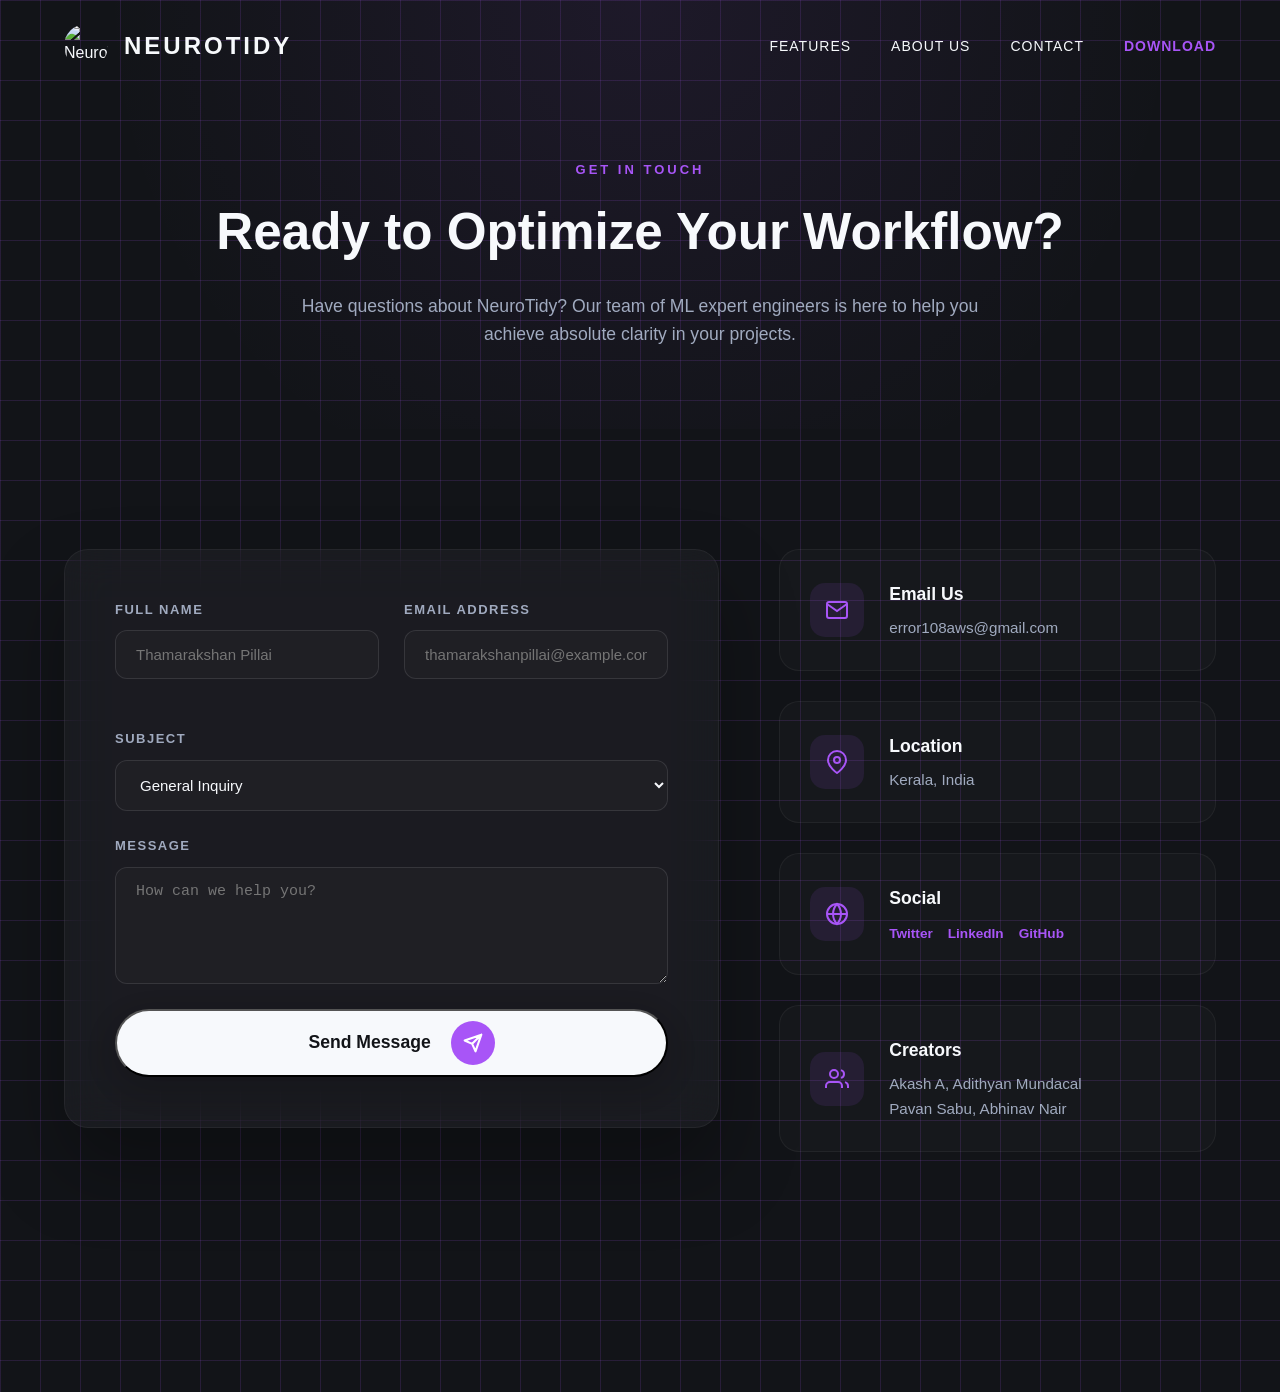
==== lone-penguin-site/contact.html @ 386ad280 "e2 pushed update with contact page" ====
<!DOCTYPE html>
<html lang="en">

<head>
    <meta charset="UTF-8">
    <meta name="viewport" content="width=device-width, initial-scale=1.0">
    <title>Contact Us - NeuroTidy</title>
    <!-- Google Fonts for typography -->
    <link rel="preconnect" href="https://fonts.googleapis.com">
    <link rel="preconnect" href="https://fonts.gstatic.com" crossorigin>
    <link
        href="https://fonts.googleapis.com/css2?family=Cinzel:wght@400;700&family=Montserrat:wght@300;400;500;600;700&display=swap"
        rel="stylesheet">
    <link rel="stylesheet" href="css/style.css">
</head>

<body>
    <!-- Navigation Bar -->
    <nav class="navbar scrolled">
        <div class="nav-container">
            <a href="index.html" class="brand-logo">
                <img src="../Assets/image.png" alt="NeuroTidy Logo" class="brand-img-round">
                <span class="brand-text">NeuroTidy</span>
            </a>

            <ul class="nav-menu">
                <li class="nav-item"><a href="index.html#features" class="nav-link">Features</a></li>
                <li class="nav-item"><a href="index.html#about" class="nav-link">About Us</a></li>
                <li class="nav-item"><a href="contact.html" class="nav-link">Contact</a></li>
                <li class="nav-item"><a href="download.html" class="nav-link btn-download">Download</a></li>
            </ul>

            <!-- Mobile Menu Toggle -->
            <div class="hamburger">
                <span class="bar"></span>
                <span class="bar"></span>
                <span class="bar"></span>
            </div>
        </div>
    </nav>

    <!-- Contact Hero -->
    <header class="contact-hero">
        <div class="container">
            <span class="section-tag">Get In Touch</span>
            <h1 class="section-title">Ready to <span class="text-gradient">Optimize Your Workflow?</span></h1>
            <p class="section-text" style="max-width: 700px; margin: 0 auto;">
                Have questions about NeuroTidy? Our team of ML expert engineers is here to help you achieve absolute
                clarity in your projects.
            </p>
        </div>
    </header>

    <!-- Main Contact Section -->
    <section class="section">
        <div class="container">
            <div class="contact-grid">
                <!-- Contact Form -->
                <div class="contact-form-card">
                    <form id="contact-form" class="premium-form">
                        <div class="form-row">
                            <div class="form-group">
                                <label for="name">Full Name</label>
                                <input type="text" id="name" name="name" placeholder="Thamarakshan Pillai" required>
                            </div>
                            <div class="form-group">
                                <label for="email">Email Address</label>
                                <input type="email" id="email" name="email" placeholder="thamarakshanpillai@example.com"
                                    required>
                            </div>
                        </div>
                        <div class="form-group">
                            <label for="subject">Subject</label>
                            <select id="subject" name="subject">
                                <option value="general">General Inquiry</option>
                                <option value="support">Technical Support</option>
                                <option value="billing">Billing & Pricing</option>
                                <option value="partnership">Partnership</option>
                            </select>
                        </div>
                        <div class="form-group">
                            <label for="message">Message</label>
                            <textarea id="message" name="message" rows="5" placeholder="How can we help you?"
                                required></textarea>
                        </div>
                        <button type="submit" class="btn-premium w-full" style="width: 100%; justify-content: center;">
                            Send Message
                            <span class="btn-icon">
                                <svg viewBox="0 0 24 24" width="20" height="20" stroke="currentColor" stroke-width="2.5"
                                    fill="none">
                                    <path d="M22 2L11 13M22 2l-7 20-4-9-9-4 20-7z" stroke-linecap="round"
                                        stroke-linejoin="round" />
                                </svg>
                            </span>
                        </button>
                    </form>
                    <div id="form-status" class="form-status"></div>
                </div>

                <!-- Contact Info -->
                <div class="contact-info-column">
                    <div class="info-card">
                        <div class="info-icon">
                            <svg viewBox="0 0 24 24" width="24" height="24" stroke="currentColor" stroke-width="2"
                                fill="none">
                                <path d="M4 4h16c1.1 0 2 .9 2 2v12c0 1.1-.9 2-2 2H4c-1.1 0-2-.9-2-2V6c0-1.1.9-2 2-2z" />
                                <polyline points="22,6 12,13 2,6" />
                            </svg>
                        </div>
                        <div class="info-content">
                            <h4>Email Us</h4>
                            <p>error108aws@gmail.com</p>
                        </div>
                    </div>

                    <div class="info-card">
                        <div class="info-icon">
                            <svg viewBox="0 0 24 24" width="24" height="24" stroke="currentColor" stroke-width="2"
                                fill="none">
                                <path d="M21 10c0 7-9 13-9 13s-9-6-9-13a9 9 0 0 1 18 0z" />
                                <circle cx="12" cy="10" r="3" />
                            </svg>
                        </div>
                        <div class="info-content">
                            <h4>Location</h4>
                            <p>Kerala, India</p>
                        </div>
                    </div>

                    <div class="info-card">
                        <div class="info-icon">
                            <svg viewBox="0 0 24 24" width="24" height="24" stroke="currentColor" stroke-width="2"
                                fill="none">
                                <circle cx="12" cy="12" r="10"></circle>
                                <line x1="2" y1="12" x2="22" y2="12"></line>
                                <path
                                    d="M12 2a15.3 15.3 0 0 1 4 10 15.3 15.3 0 0 1-4 10 15.3 15.3 0 0 1-4-10 15.3 15.3 0 0 1 4-10z">
                                </path>
                            </svg>
                        </div>
                        <div class="info-content">
                            <h4>Social</h4>
                            <div class="social-links">
                                <a href="#" class="social-link">Twitter</a>
                                <a href="#" class="social-link">LinkedIn</a>
                                <a href="#" class="social-link">GitHub</a>
                            </div>
                        </div>
                    </div>

                    <div class="info-card">
                        <div class="info-icon">
                            <svg viewBox="0 0 24 24" width="24" height="24" stroke="currentColor" stroke-width="2"
                                fill="none">
                                <path d="M17 21v-2a4 4 0 0 0-4-4H5a4 4 0 0 0-4 4v2"></path>
                                <circle cx="9" cy="7" r="4"></circle>
                                <path d="M23 21v-2a4 4 0 0 0-3-3.87"></path>
                                <path d="M16 3.13a4 4 0 0 1 0 7.75"></path>
                            </svg>
                        </div>
                        <div class="info-content">
                            <h4>Creators</h4>
                            <p>Akash A, Adithyan Mundacal</p>
                            <p>Pavan Sabu, Abhinav Nair</p>
                        </div>
                    </div>
                </div>
            </div>
        </div>
    </section>

    <script src="js/main.js?v=premium"></script>
</body>

</html>
---- lone-penguin-site/css/style.css ----
/* Base Variables & Theme */
:root {
    --primary-color: #1a1e24;
    /* Dark grey */
    --secondary-color: #2b323c;
    --accent-color: #a855f7;
    /* Violet / Purple touch */
    --text-light: #f7f9fc;
    --text-muted: #a0aabf;
    --bg-dark: #121418;
    --bg-card: rgba(26, 30, 36, 0.6);

    --font-heading: -apple-system, BlinkMacSystemFont, "SF Pro Display", "Segoe UI", Roboto, Helvetica, Arial, sans-serif, "Apple Color Emoji", "Segoe UI Emoji", "Segoe UI Symbol";
    --font-body: -apple-system, BlinkMacSystemFont, "SF Pro Text", "Segoe UI", Roboto, Helvetica, Arial, sans-serif, "Apple Color Emoji", "Segoe UI Emoji", "Segoe UI Symbol";

    --transition-smooth: all 0.4s cubic-bezier(0.25, 0.46, 0.45, 0.94);
    --transition-fast: all 0.2s ease-in-out;
}

/* Typing Cursor */
.cursor {
    display: inline-block;
    width: 6px;
    height: 1.2em;
    background-color: var(--accent-color);
    margin-left: 4px;
    vertical-align: middle;
    animation: blink 1s step-end infinite;
}

@keyframes blink {

    from,
    to {
        opacity: 1;
    }

    50% {
        opacity: 0;
    }
}

/* Reset & Basic Setup */
* {
    margin: 0;
    padding: 0;
    box-sizing: border-box;
}

html {
    scroll-behavior: smooth;
}

body {
    font-family: var(--font-body);
    background-color: var(--bg-dark);
    color: var(--text-light);
    line-height: 1.6;
    overflow-x: hidden;
    background-image:
        linear-gradient(rgba(168, 85, 247, 0.15) 1px, transparent 1px),
        linear-gradient(90deg, rgba(168, 85, 247, 0.15) 1px, transparent 1px);
    background-size: 40px 40px;
}

a {
    text-decoration: none;
    color: inherit;
}

.container {
    max-width: 1400px;
    margin: 0 auto;
    padding: 0 5%;
}

.flex-center {
    display: flex;
    align-items: center;
    justify-content: center;
    gap: 8px;
}

/* --- Navigation Bar --- */
.navbar {
    position: fixed;
    top: 0;
    left: 0;
    width: 100%;
    z-index: 1000;
    padding: 24px 0;
    transition: var(--transition-smooth);
    background: transparent;
}

.navbar.scrolled {
    padding: 16px 0;
    background: rgba(18, 20, 24, 0.85);
    backdrop-filter: blur(12px);
    -webkit-backdrop-filter: blur(12px);
    box-shadow: 0 4px 30px rgba(0, 0, 0, 0.3);
    border-bottom: 1px solid rgba(255, 255, 255, 0.05);
}

.nav-container {
    max-width: 1400px;
    margin: 0 auto;
    padding: 0 5%;
    display: flex;
    justify-content: space-between;
    align-items: center;
}

/* Brand Logo */
.brand-logo {
    display: flex;
    align-items: center;
    justify-content: flex-start;
    gap: 16px;
    z-index: 1001;
}

.brand-img {
    height: 44px;
    width: auto;
    object-fit: contain;
    /* Inverts the black logo to white. If it had a white background, inversion makes the background black which is then dropped by mix-blend-mode lighten. */
    filter: invert(1);
    mix-blend-mode: lighten;
}

.brand-img-round {
    height: 44px;
    width: 44px;
    object-fit: cover;
    border-radius: 50%;
    z-index: 1002;
    position: relative;
}

.brand-text {
    font-family: var(--font-heading);
    font-size: 24px;
    font-weight: 700;
    letter-spacing: 3px;
    color: var(--text-light);
    text-transform: uppercase;
}

/* Nav Menu Links */
.nav-menu {
    display: flex;
    list-style: none;
    gap: 40px;
    align-items: center;
}

.nav-link {
    font-size: 14px;
    font-weight: 500;
    letter-spacing: 1px;
    text-transform: uppercase;
    position: relative;
    padding: 8px 0;
    transition: var(--transition-fast);
}

.nav-link::after {
    content: '';
    position: absolute;
    bottom: 0;
    left: 0;
    width: 0;
    height: 2px;
    background-color: var(--accent-color);
    transition: var(--transition-smooth);
}

.nav-link:hover {
    color: var(--accent-color);
}

.nav-link:hover::after {
    width: 100%;
}

.btn-download {
    color: var(--accent-color);
    font-weight: 600;
}

.btn-download::after {
    background-color: var(--text-light);
}

/* Auth Group */
.auth-group {
    display: flex;
    align-items: center;
    gap: 20px;
}

.auth-link {
    font-size: 14px;
    font-weight: 500;
    letter-spacing: 0.5px;
    text-transform: uppercase;
    transition: var(--transition-fast);
}

.auth-link:hover {
    color: var(--accent-color);
}

.auth-btn {
    font-size: 14px;
    font-weight: 600;
    letter-spacing: 0.5px;
    text-transform: uppercase;
    padding: 12px 28px;
    border-radius: 30px;
    background: linear-gradient(135deg, var(--accent-color), #8b5cf6);
    color: #fff;
    box-shadow: 0 4px 15px rgba(168, 85, 247, 0.3);
    transition: var(--transition-smooth);
}

.auth-btn:hover {
    transform: translateY(-2px);
    box-shadow: 0 6px 20px rgba(168, 85, 247, 0.5);
    filter: brightness(1.1);
}

.auth-btn-outline {
    font-size: 14px;
    font-weight: 600;
    letter-spacing: 0.5px;
    text-transform: uppercase;
    padding: 12px 28px;
    border-radius: 30px;
    background: transparent;
    border: 1px solid var(--accent-color);
    color: var(--accent-color);
    transition: var(--transition-smooth);
    display: inline-block;
}

.auth-btn-outline:hover {
    background: rgba(77, 184, 255, 0.1);
    transform: translateY(-2px);
}

/* --- Premium CTA Button --- */
.cta-wrapper {
    display: flex;
    flex-direction: column;
    align-items: center;
    gap: 20px;
}

.btn-premium {
    display: inline-flex;
    align-items: center;
    gap: 20px;
    background: var(--text-light);
    color: var(--bg-dark);
    padding: 10px 10px 10px 30px;
    border-radius: 50px;
    font-size: 1.1rem;
    font-weight: 600;
    transition: var(--transition-smooth);
    box-shadow: 0 10px 30px rgba(0, 0, 0, 0.2);
}

.btn-premium:hover {
    transform: translateY(-3px);
    box-shadow: 0 15px 40px rgba(168, 85, 247, 0.3);
}

.btn-icon {
    display: flex;
    align-items: center;
    justify-content: center;
    width: 44px;
    height: 44px;
    background: var(--accent-color);
    color: #fff;
    border-radius: 50%;
    transition: var(--transition-smooth);
}

.btn-premium:hover .btn-icon {
    transform: rotate(45deg);
}

/* --- Installation Row --- */
.install-row {
    display: flex;
    align-items: center;
    gap: 15px;
    color: var(--text-muted);
    font-size: 0.9rem;
    font-family: monospace;
}

.install-icons {
    display: flex;
    align-items: center;
    gap: 12px;
}

.icon-svg {
    transition: var(--transition-fast);
    opacity: 0.7;
    cursor: pointer;
}

.icon-svg:hover {
    opacity: 1;
    color: var(--accent-color);
    transform: scale(1.1);
}

.separator {
    opacity: 0.3;
    margin: 0 4px;
}

/* Hamburger Icon (Mobile) */
.hamburger {
    display: none;
    cursor: pointer;
    z-index: 1001;
}

.hamburger .bar {
    display: block;
    width: 28px;
    height: 2px;
    margin: 6px auto;
    background-color: var(--text-light);
    transition: var(--transition-smooth);
}

/* --- Hero Section --- */
.hero {
    position: relative;
    min-height: 100vh;
    display: flex;
    align-items: center;
    justify-content: center;
    overflow: hidden;
    /* Hide overflow from the video */
    background-color: var(--bg-dark);
    /* Fallback */
}

/* Video Background Container */
.video-container {
    position: absolute;
    top: 0;
    left: 0;
    width: 100%;
    height: 100%;
    z-index: 0;
    overflow: hidden;
    pointer-events: none;
    /* Make video unclickable so user interacts with the page */
}

.video-container video {
    position: absolute;
    top: 50%;
    left: 50%;
    width: 100vw;
    height: 100vh;
    object-fit: cover;
    transform: translate(-50%, -50%) scale(1.15);
    pointer-events: none;
}

.hero-overlay {
    position: absolute;
    top: 0;
    left: 0;
    width: 100%;
    height: 100%;
    background: linear-gradient(180deg, rgba(18, 20, 24, 0.5) 0%, rgba(18, 20, 24, 0.9) 100%);
    z-index: 1;
}

.hero-content {
    position: relative;
    z-index: 2;
    text-align: center;
    max-width: 900px;
    padding: 0 20px;
}

.hero-title {
    font-family: var(--font-heading);
    font-size: clamp(3rem, 6vw, 5.5rem);
    font-weight: 700;
    line-height: 1.1;
    margin-bottom: 24px;
    letter-spacing: 2px;
    opacity: 0;
    transform: translateY(30px);
    animation: fadeUp 1s 0.2s forwards cubic-bezier(0.25, 0.46, 0.45, 0.94);
}

.hero-title .highlight {
    color: var(--accent-color);
    font-style: italic;
    font-weight: 400;
}

.hero-subtitle {
    font-size: clamp(1rem, 2vw, 1.25rem);
    color: var(--text-muted);
    font-weight: 300;
    max-width: 600px;
    margin: 0 auto 40px;
    opacity: 0;
    transform: translateY(30px);
    animation: fadeUp 1s 0.4s forwards cubic-bezier(0.25, 0.46, 0.45, 0.94);
}

.hero-cta-group {
    display: flex;
    gap: 20px;
    justify-content: center;
    flex-wrap: wrap;
    opacity: 0;
    transform: translateY(30px);
    animation: fadeUp 1s 0.6s forwards cubic-bezier(0.25, 0.46, 0.45, 0.94);
}

/* Buttons */
.btn {
    padding: 16px 40px;
    border-radius: 30px;
    font-size: 14px;
    font-weight: 600;
    letter-spacing: 1px;
    text-transform: uppercase;
    transition: var(--transition-smooth);
    cursor: pointer;
}

.btn-primary {
    background-color: var(--text-light);
    color: var(--bg-dark);
}

.btn-primary:hover {
    background-color: var(--accent-color);
    color: #fff;
    transform: translateY(-3px);
    box-shadow: 0 10px 20px rgba(168, 85, 247, 0.2);
}

.btn-secondary {
    background-color: transparent;
    color: var(--text-light);
    border: 1px solid rgba(255, 255, 255, 0.3);
}

.btn-secondary:hover {
    border-color: var(--text-light);
    background-color: rgba(255, 255, 255, 0.05);
}

.play-icon {
    transition: var(--transition-fast);
}

.btn-secondary:hover .play-icon {
    transform: scale(1.1);
    stroke: var(--accent-color);
}

/* Scroll Indicator */
.scroll-indicator {
    position: absolute;
    bottom: 40px;
    left: 50%;
    transform: translateX(-50%);
    z-index: 2;
    display: flex;
    flex-direction: column;
    align-items: center;
    gap: 12px;
    opacity: 0;
    animation: fadeIn 1s 1.2s forwards;
}

.scroll-text {
    font-size: 11px;
    text-transform: uppercase;
    letter-spacing: 2px;
    color: var(--text-muted);
}

.mouse {
    width: 26px;
    height: 42px;
    border: 2px solid rgba(255, 255, 255, 0.4);
    border-radius: 20px;
    position: relative;
    display: flex;
    justify-content: center;
}

.wheel {
    width: 4px;
    height: 8px;
    background-color: var(--accent-color);
    border-radius: 4px;
    margin-top: 6px;
    animation: scrollWheel 2s infinite;
}

/* --- Layout Sections --- */
.section#features {
    position: relative;
    overflow: hidden;
    background-color: transparent;
}

.section#features .container {
    position: relative;
    z-index: 1;
}

.section {
    padding: 120px 0;
}

.split-layout {
    display: grid;
    grid-template-columns: 1fr 1fr;
    gap: 60px;
    align-items: center;
}

.section-tag {
    font-size: 13px;
    text-transform: uppercase;
    letter-spacing: 3px;
    color: var(--accent-color);
    font-weight: 600;
    display: block;
    margin-bottom: 20px;
}

.section-title {
    font-family: var(--font-heading);
    font-size: clamp(2rem, 4vw, 3.5rem);
    margin-bottom: 30px;
    line-height: 1.2;
}

.section-text {
    color: var(--text-muted);
    font-size: 1.1rem;
    margin-bottom: 40px;
}

.link-arrow {
    display: inline-flex;
    align-items: center;
    gap: 10px;
    font-weight: 600;
    text-transform: uppercase;
    letter-spacing: 1px;
    font-size: 14px;
    color: var(--text-light);
    transition: var(--transition-fast);
}

.link-arrow svg {
    transition: transform 0.3s ease;
}

/* --- Playground Section --- */
#playground {
    padding: 100px 0;
    background: transparent;
}

.playground-window {
    background: rgba(13, 17, 23, 0.7);
    backdrop-filter: blur(20px);
    -webkit-backdrop-filter: blur(20px);
    border: 1px solid rgba(255, 255, 255, 0.1);
    border-radius: 16px;
    overflow: hidden;
    box-shadow: 0 30px 60px rgba(0, 0, 0, 0.4), 0 0 100px rgba(168, 85, 247, 0.05);
    display: flex;
    flex-direction: column;
    height: 700px;
    max-width: 1100px;
    margin: 0 auto;
}

.playground-header {
    background: rgba(0, 0, 0, 0.3);
    padding: 15px 25px;
    display: flex;
    justify-content: space-between;
    align-items: center;
    border-bottom: 1px solid rgba(255, 255, 255, 0.05);
}

.playground-tabs {
    display: flex;
    gap: 10px;
}

.play-tab {
    background: transparent;
    border: 1px solid rgba(255, 255, 255, 0.1);
    color: var(--text-muted);
    padding: 8px 18px;
    border-radius: 8px;
    font-size: 14px;
    font-weight: 500;
    cursor: pointer;
    transition: all 0.3s ease;
}

.play-tab.active {
    background: rgba(168, 85, 247, 0.15);
    color: var(--accent-color);
    border-color: rgba(168, 85, 247, 0.3);
}

.dot {
    display: inline-block;
    width: 12px;
    height: 12px;
    border-radius: 50%;
    margin-left: 6px;
}

.dot.red {
    background: #ff5f56;
}

.dot.yellow {
    background: #ffbd2e;
}

.dot.green {
    background: #27c93f;
}

.playground-body {
    display: grid;
    grid-template-columns: 1fr 1fr;
    flex: 1;
    overflow: hidden;
}

.editor-pane,
.result-pane {
    display: flex;
    flex-direction: column;
    padding: 20px;
    position: relative;
    min-height: 0;
}

.editor-pane {
    border-right: 1px solid rgba(255, 255, 255, 0.05);
    background: rgba(0, 0, 0, 0.1);
}

.pane-label {
    font-size: 11px;
    font-weight: 700;
    color: rgba(255, 255, 255, 0.3);
    letter-spacing: 1.5px;
    margin-bottom: 15px;
    text-transform: uppercase;
}

#code-input {
    flex: 1;
    background: transparent;
    border: none;
    color: #c9d1d9;
    font-family: 'Courier New', Courier, monospace;
    font-size: 15px;
    line-height: 1.6;
    resize: none;
    outline: none;
    padding: 10px;
}

.example-tags {
    margin-top: 20px;
    display: flex;
    flex-wrap: wrap;
    gap: 10px;
    align-items: center;
}

.tag-label {
    font-size: 12px;
    color: var(--text-muted);
}

.ex-tag {
    background: rgba(255, 255, 255, 0.05);
    border: 1px solid rgba(255, 255, 255, 0.1);
    color: var(--text-light);
    padding: 5px 12px;
    border-radius: 20px;
    font-size: 12px;
    cursor: pointer;
    transition: all 0.2s ease;
}

.ex-tag:hover {
    background: rgba(168, 85, 247, 0.1);
    border-color: var(--accent-color);
}

.terminal-output {
    flex: 1;
    background: rgba(0, 0, 0, 0.2);
    border-radius: 8px;
    padding: 20px;
    font-family: 'Courier New', Courier, monospace;
    font-size: 14px;
    line-height: 1.6;
    color: #d1d5db;
    overflow-y: auto;
}

.placeholder-text {
    color: rgba(255, 255, 255, 0.2);
    font-style: italic;
}

.mini {
    padding: 8px 8px 8px 20px !important;
    font-size: 14px !important;
    margin-top: 20px !important;
    width: fit-content !important;
    align-self: center;
}

.btn-playground {
    display: flex;
    align-items: center;
    justify-content: center;
    width: 100%;
    margin-top: 20px;
    padding: 14px 24px;
    border-radius: 12px;
    background: linear-gradient(135deg, rgba(168, 85, 247, 0.2), rgba(45, 212, 191, 0.15));
    border: 1px solid rgba(168, 85, 247, 0.4);
    color: var(--text-light);
    font-size: 15px;
    font-weight: 600;
    letter-spacing: 0.5px;
    cursor: pointer;
    transition: all 0.3s cubic-bezier(0.4, 0, 0.2, 1);
    position: relative;
    overflow: hidden;
    gap: 12px;
}

.btn-playground::before {
    content: '';
    position: absolute;
    top: 0;
    left: -100%;
    width: 50%;
    height: 100%;
    background: linear-gradient(90deg, transparent, rgba(255, 255, 255, 0.1), transparent);
    transform: skewX(-20deg);
    transition: 0.5s;
}

.btn-playground:hover::before {
    left: 150%;
}

.btn-playground:hover {
    background: linear-gradient(135deg, rgba(168, 85, 247, 0.3), rgba(45, 212, 191, 0.25));
    border-color: rgba(168, 85, 247, 0.6);
    box-shadow: 0 0 20px rgba(168, 85, 247, 0.2);
    transform: translateY(-2px);
}

.btn-playground .btn-icon {
    display: flex;
    align-items: center;
    justify-content: center;
    width: 24px;
    height: 24px;
    background: transparent;
    color: #a855f7;
    transition: transform 0.3s ease;
}

.btn-playground:hover .btn-icon {
    transform: translateX(4px);
}

/* --- Video Showcase Section --- */
#showcase {
    background: transparent;
    padding: 80px 0;
}

.showcase-grid {
    display: grid;
    grid-template-columns: 1fr 1fr;
    gap: 40px;
    max-width: 1200px;
    margin: 0 auto;
}

.video-placeholder-container {
    width: 100%;
    position: relative;
    border-radius: 16px;
    padding: 2px;
    background: linear-gradient(135deg, rgba(168, 85, 247, 0.4), rgba(45, 212, 191, 0.3));
    box-shadow: 0 20px 40px rgba(0, 0, 0, 0.4);
}

.video-placeholder {
    background: #0d1117;
    border-radius: 14px;
    aspect-ratio: 16 / 9;
    display: flex;
    flex-direction: column;
    align-items: center;
    justify-content: center;
    gap: 20px;
    cursor: pointer;
    transition: all 0.3s ease;
}

.video-placeholder:hover {
    background: #11151c;
}

.play-button {
    width: 80px;
    height: 80px;
    background: var(--accent-color);
    border-radius: 50%;
    display: flex;
    align-items: center;
    justify-content: center;
    transition: transform 0.3s cubic-bezier(0.175, 0.885, 0.32, 1.275), box-shadow 0.3s ease;
    box-shadow: 0 0 0 rgba(168, 85, 247, 0.5);
}

.video-placeholder:hover .play-button {
    transform: scale(1.1);
    box-shadow: 0 0 30px rgba(168, 85, 247, 0.8);
}

.video-text {
    color: var(--text-muted);
    font-size: 1.1rem;
    font-weight: 500;
    letter-spacing: 1px;
}

/* --- Comparison Section --- */
#comparison {
    padding: 100px 0;
    position: relative;
    background: #0b0e14;
}

.comparison-container {
    background: rgba(13, 17, 23, 0.4);
    backdrop-filter: blur(8px);
    -webkit-backdrop-filter: blur(8px);
    border: 1px solid rgba(255, 255, 255, 0.05);
    border-radius: 20px;
    padding: 2px;
    overflow: hidden;
    max-width: 1000px;
    margin: 0 auto;
}

.comparison-grid {
    display: flex;
    flex-direction: column;
    background: #0d1117;
    border-radius: 18px;
}

.comparison-header,
.comparison-row {
    display: grid;
    grid-template-columns: 1.5fr 1fr 1fr;
    border-bottom: 1px solid rgba(255, 255, 255, 0.05);
}

.comparison-row:last-child {
    border-bottom: none;
}

.comparison-header {
    background: rgba(168, 85, 247, 0.05);
}

.comparison-header div {
    padding: 24px;
    color: var(--text-light);
    font-weight: 700;
    font-size: 1.1rem;
    text-transform: uppercase;
    letter-spacing: 1px;
}

.comparison-row div {
    padding: 24px;
    color: var(--text-muted);
    font-size: 1rem;
    display: flex;
    align-items: center;
}

.comp-col-nt {
    color: var(--accent-color) !important;
    font-weight: 600;
    background: rgba(168, 85, 247, 0.03);
    position: relative;
}

.comp-col-nt::before {
    content: '✓';
    margin-right: 12px;
    background: var(--accent-color);
    color: white;
    width: 20px;
    height: 20px;
    border-radius: 50%;
    display: flex;
    align-items: center;
    justify-content: center;
    font-size: 12px;
}

.comp-col-standard::before {
    content: '✕';
    margin-right: 12px;
    color: #6e7681;
    font-size: 14px;
}

.link-arrow:hover {
    color: var(--accent-color);
}

.link-arrow:hover svg {
    transform: translateX(5px);
}

@media (max-width: 900px) {
    .playground-window {
        height: auto;
        min-height: 800px;
    }

    .playground-body {
        grid-template-columns: 1fr;
    }

    .editor-pane {
        border-right: none;
        border-bottom: 1px solid rgba(255, 255, 255, 0.05);
        height: 400px;
    }

    #code-input {
        min-height: 200px;
    }
}

/* --- Contact Section --- */
#contact {
    position: relative;
    padding: 150px 0;
    overflow: hidden;
}

.contact-glow {
    position: absolute;
    top: 50%;
    left: 50%;
    transform: translate(-50%, -50%);
    width: 600px;
    height: 600px;
    background: radial-gradient(circle, rgba(168, 85, 247, 0.15) 0%, transparent 70%);
    pointer-events: none;
    z-index: 0;
}

/* Image Placeholder (Bottle showcase) */
.image-placeholder {
    width: 100%;
    height: 600px;
    border-radius: 20px;
    background: linear-gradient(45deg, var(--primary-color), var(--accent-color));
    position: relative;
    overflow: hidden;
    box-shadow: 0 20px 50px rgba(0, 0, 0, 0.5);
}

.image-placeholder::before {
    content: '';
    position: absolute;
    top: 0;
    left: 0;
    right: 0;
    bottom: 0;
    background: url('https://images.unsplash.com/photo-1548685913-fe6678babe8d?auto=format&fit=crop&q=80&w=800') center/cover;
    opacity: 0.4;
    mix-blend-mode: overlay;
    transition: var(--transition-smooth);
}

.image-placeholder:hover::before {
    transform: scale(1.05);
    opacity: 0.8;
}

/* --- Feature Showcase (CodeRabbit style) --- */
.features-grid {
    display: grid;
    grid-template-columns: repeat(auto-fit, minmax(300px, 1fr));
    gap: 30px;
    text-align: left;
}

/* --- Feature Mockup Headers --- */
.mockup-header {
    display: flex;
    align-items: center;
    gap: 12px;
    margin-bottom: 30px;
    padding-bottom: 12px;
    border-bottom: 1px solid rgba(255, 255, 255, 0.1);
}

.mockup-logo {
    width: 28px;
    height: 28px;
    border-radius: 50%;
    object-fit: cover;
}

.mockup-logo.mini {
    width: 20px;
    height: 20px;
}

.mockup-author {
    color: #c9d1d9;
    font-weight: 600;
    font-size: 0.9rem;
}

.mockup-tag {
    color: #8b949e;
    font-size: 11px;
    border: 1px solid #30363d;
    padding: 2px 8px;
    border-radius: 12px;
    text-transform: uppercase;
    letter-spacing: 0.5px;
}

.mockup-title {
    color: var(--text-muted);
    font-size: 0.8rem;
    text-transform: uppercase;
    letter-spacing: 1px;
    font-weight: 500;
}

.mockup-subtitle {
    color: var(--text-muted);
    font-size: 0.85rem;
}

.terminal-dots {
    display: flex;
    gap: 6px;
}

.terminal-dots span {
    width: 10px;
    height: 10px;
    border-radius: 50%;
}

.terminal-dots span:nth-child(1) {
    background: #ff5f56;
}

.terminal-dots span:nth-child(2) {
    background: #ffbd2e;
}

.terminal-dots span:nth-child(3) {
    background: #27c93f;
}

/* --- Slick Card Enhancements --- */
.feature-card {
    background: rgba(13, 17, 23, 0.8);
    backdrop-filter: blur(10px);
    -webkit-backdrop-filter: blur(10px);
    border: 1px solid rgba(255, 255, 255, 0.08);
    border-radius: 12px;
    padding: 30px;
    transition: var(--transition-smooth);
    position: relative;
    box-shadow: 0 4px 20px rgba(0, 0, 0, 0.4);
}

.feature-card::after {
    content: '';
    position: absolute;
    inset: 0;
    border-radius: 12px;
    padding: 1px;
    background: linear-gradient(135deg, rgba(168, 85, 247, 0.3), transparent 40%, rgba(168, 85, 247, 0.1));
    mask: linear-gradient(#fff 0 0) content-box, linear-gradient(#fff 0 0);
    -webkit-mask: linear-gradient(#fff 0 0) content-box, linear-gradient(#fff 0 0);
    mask-composite: exclude;
    -webkit-mask-composite: destination-out;
    pointer-events: none;
}

.feature-card:hover {
    transform: translateY(-8px);
    border-color: rgba(168, 85, 247, 0.4);
    box-shadow: 0 15px 40px rgba(168, 85, 247, 0.15);
}

.feature-mockup {
    background: rgba(22, 27, 34, 0.6);
    backdrop-filter: blur(5px);
    -webkit-backdrop-filter: blur(5px);
    border: 1px solid rgba(255, 255, 255, 0.05);
    padding: 30px;
    border-radius: 12px;
    font-size: 0.9rem;
    font-family: monospace;
    color: #c9d1d9;
    line-height: 1.8;
    position: relative;
    box-shadow: inset 0 0 20px rgba(168, 85, 247, 0.05);
}

.feature-mockup::before {
    content: '';
    position: absolute;
    top: 0;
    left: 10%;
    right: 10%;
    height: 1px;
    background: linear-gradient(90deg, transparent, rgba(168, 85, 247, 0.4), transparent);
}

/* --- Animations --- */
@keyframes fadeUp {
    to {
        opacity: 1;
        transform: translateY(0);
    }
}

@keyframes fadeIn {
    to {
        opacity: 1;
    }
}

@keyframes scrollWheel {
    0% {
        transform: translateY(0);
        opacity: 1;
    }

    100% {
        transform: translateY(15px);
        opacity: 0;
    }
}

/* --- Responsive Design --- */
@media (max-width: 1024px) {
    .split-layout {
        grid-template-columns: 1fr;
        gap: 40px;
    }

    .image-placeholder {
        height: 500px;
        order: -1;
    }
}

@media (max-width: 900px) {

    /* Mobile Menu */
    .hamburger {
        display: block;
    }

    .nav-menu,
    .auth-group {
        position: fixed;
        left: -100%;
        flex-direction: column;
        background-color: #121418;
        width: 100%;
        text-align: center;
        transition: 0.4s;
        box-shadow: 0 10px 27px rgba(0, 0, 0, 0.5);
    }

    .nav-menu {
        top: 70px;
        padding: 40px 0 20px;
        border-top: 1px solid rgba(255, 255, 255, 0.05);
    }

    .auth-group {
        top: calc(70px + 240px);
        padding: 0 0 40px;
        border-bottom: 1px solid rgba(255, 255, 255, 0.05);
        gap: 30px;
    }

    .nav-menu.active,
    .auth-group.active {
        left: 0;
    }

    .nav-item {
        margin: 10px 0;
    }

    /* Hamburger Animation */
    .hamburger.active .bar:nth-child(2) {
        opacity: 0;
    }

    .hamburger.active .bar:nth-child(1) {
        transform: translateY(8px) rotate(45deg);
    }

    .hamburger.active .bar:nth-child(3) {
        transform: translateY(-8px) rotate(-45deg);
    }

    .showcase-grid {
        grid-template-columns: 1fr;
        gap: 30px;
    }
}
/* --- Contact Page Styles --- */
.contact-hero {
    padding: 160px 0 80px;
    background: radial-gradient(circle at top center, rgba(168, 85, 247, 0.08) 0%, transparent 70%);
    text-align: center;
}

.contact-grid {
    display: grid;
    grid-template-columns: 1.5fr 1fr;
    gap: 60px;
    padding-bottom: 120px;
    align-items: start;
}

.contact-form-card {
    background: rgba(255, 255, 255, 0.03);
    backdrop-filter: blur(20px);
    -webkit-backdrop-filter: blur(20px);
    border: 1px solid rgba(255, 255, 255, 0.05);
    border-radius: 24px;
    padding: 50px;
    box-shadow: 0 40px 80px rgba(0, 0, 0, 0.3);
}

.premium-form .form-row {
    display: grid;
    grid-template-columns: 1fr 1fr;
    gap: 25px;
    margin-bottom: 25px;
}

.form-group {
    margin-bottom: 25px;
    display: flex;
    flex-direction: column;
    gap: 10px;
}

.form-group label {
    font-size: 13px;
    text-transform: uppercase;
    letter-spacing: 1.5px;
    color: var(--text-muted);
    font-weight: 600;
}

.form-group input,
.form-group select,
.form-group textarea {
    background: rgba(255, 255, 255, 0.02);
    border: 1px solid rgba(255, 255, 255, 0.1);
    border-radius: 12px;
    padding: 15px 20px;
    color: var(--text-light);
    font-size: 15px;
    transition: var(--transition-smooth);
    outline: none;
    width: 100%;
}

.form-group input:focus,
.form-group select:focus,
.form-group textarea:focus {
    background: rgba(168, 85, 247, 0.05);
    border-color: var(--accent-color);
    box-shadow: 0 0 20px rgba(168, 85, 247, 0.1);
}

.contact-info-column {
    display: flex;
    flex-direction: column;
    gap: 30px;
}

.info-card {
    background: rgba(255, 255, 255, 0.02);
    border: 1px solid rgba(255, 255, 255, 0.05);
    padding: 30px;
    border-radius: 20px;
    display: flex;
    gap: 25px;
    align-items: center;
    transition: var(--transition-smooth);
}

.info-card:hover {
    background: rgba(255, 255, 255, 0.04);
    transform: translateX(10px);
    border-color: var(--accent-color);
}

.info-icon {
    width: 54px;
    height: 54px;
    background: rgba(168, 85, 247, 0.1);
    color: var(--accent-color);
    border-radius: 15px;
    display: flex;
    align-items: center;
    justify-content: center;
    flex-shrink: 0;
}

.info-content h4 {
    font-size: 1.1rem;
    margin-bottom: 8px;
    color: var(--text-light);
}

.info-content p {
    color: var(--text-muted);
    font-size: 0.95rem;
}

.social-links {
    display: flex;
    gap: 15px;
    margin-top: 10px;
}

.social-link {
    font-size: 0.85rem;
    color: var(--accent-color);
    font-weight: 600;
}

.form-status {
    margin-top: 20px;
    padding: 15px;
    border-radius: 10px;
    font-size: 14px;
    display: none;
}

.form-status.success {
    display: block;
    background: rgba(39, 201, 63, 0.1);
    color: #27c93f;
    border: 1px solid rgba(39, 201, 63, 0.2);
}

@media screen and (max-width: 1100px) {
    .contact-grid {
        grid-template-columns: 1fr;
    }
}

@media screen and (max-width: 600px) {
    .premium-form .form-row {
        grid-template-columns: 1fr;
    }
    .contact-form-card {
        padding: 30px;
    }
}
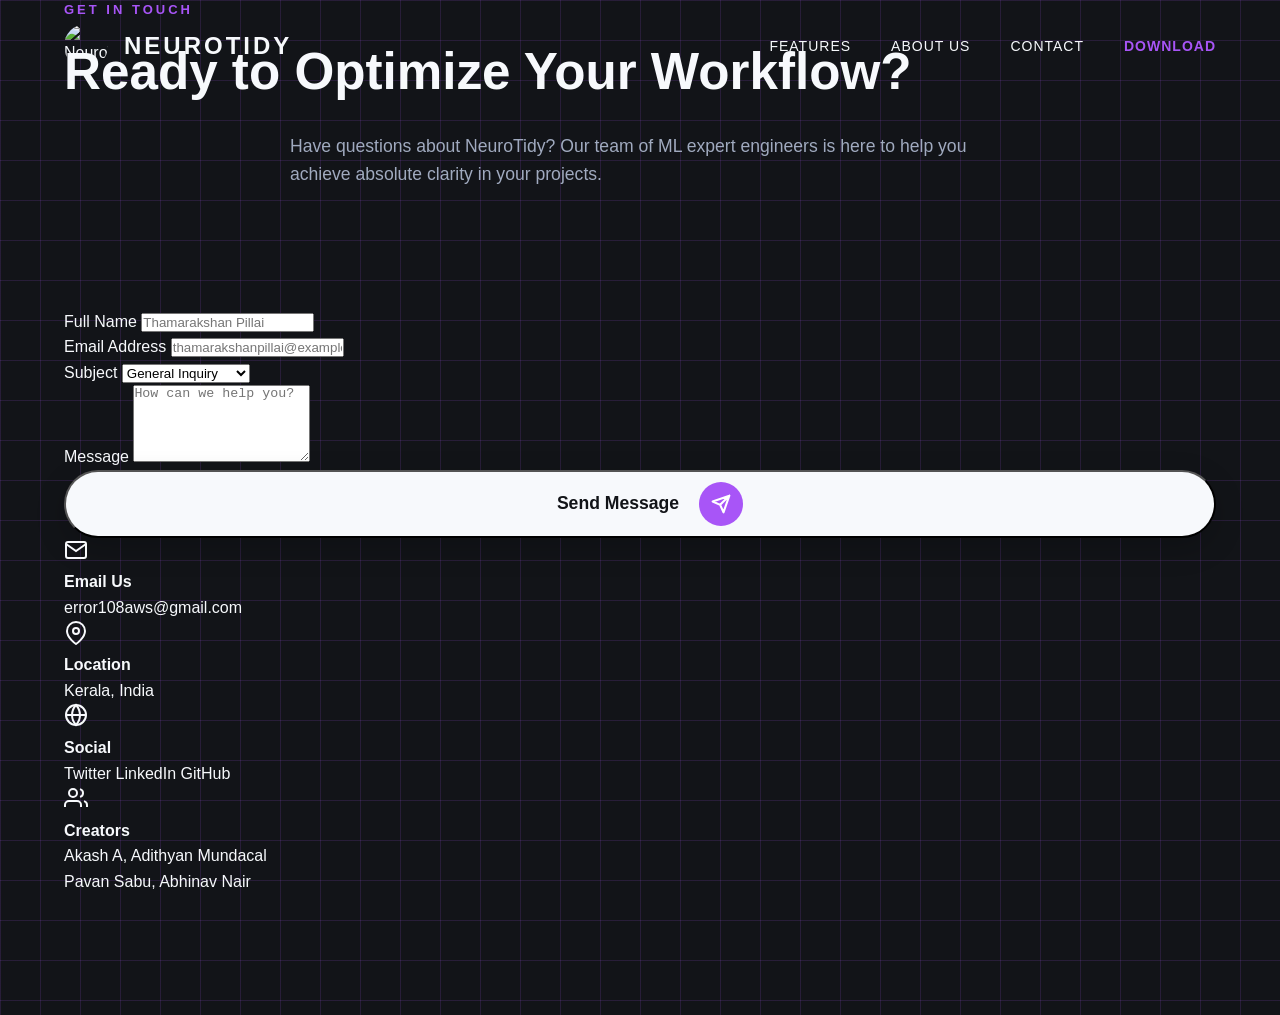
==== commit 142484a7: "e2 debugged contact.html" ====
--- a/lone-penguin-site/contact.html
+++ b/lone-penguin-site/contact.html
@@ -19,7 +19,7 @@
     <nav class="navbar scrolled">
         <div class="nav-container">
             <a href="index.html" class="brand-logo">
-                <img src="../Assets/image.png" alt="NeuroTidy Logo" class="brand-img-round">
+                <img src="../assets/image.png" alt="NeuroTidy Logo" class="brand-img-round">
                 <span class="brand-text">NeuroTidy</span>
             </a>
 
@@ -172,4 +172,4 @@
     <script src="js/main.js?v=premium"></script>
 </body>
 
-</html>+</html>
--- a/lone-penguin-site/css/style.css
+++ b/lone-penguin-site/css/style.css
@@ -1276,161 +1276,4 @@
         grid-template-columns: 1fr;
         gap: 30px;
     }
-}
-/* --- Contact Page Styles --- */
-.contact-hero {
-    padding: 160px 0 80px;
-    background: radial-gradient(circle at top center, rgba(168, 85, 247, 0.08) 0%, transparent 70%);
-    text-align: center;
-}
-
-.contact-grid {
-    display: grid;
-    grid-template-columns: 1.5fr 1fr;
-    gap: 60px;
-    padding-bottom: 120px;
-    align-items: start;
-}
-
-.contact-form-card {
-    background: rgba(255, 255, 255, 0.03);
-    backdrop-filter: blur(20px);
-    -webkit-backdrop-filter: blur(20px);
-    border: 1px solid rgba(255, 255, 255, 0.05);
-    border-radius: 24px;
-    padding: 50px;
-    box-shadow: 0 40px 80px rgba(0, 0, 0, 0.3);
-}
-
-.premium-form .form-row {
-    display: grid;
-    grid-template-columns: 1fr 1fr;
-    gap: 25px;
-    margin-bottom: 25px;
-}
-
-.form-group {
-    margin-bottom: 25px;
-    display: flex;
-    flex-direction: column;
-    gap: 10px;
-}
-
-.form-group label {
-    font-size: 13px;
-    text-transform: uppercase;
-    letter-spacing: 1.5px;
-    color: var(--text-muted);
-    font-weight: 600;
-}
-
-.form-group input,
-.form-group select,
-.form-group textarea {
-    background: rgba(255, 255, 255, 0.02);
-    border: 1px solid rgba(255, 255, 255, 0.1);
-    border-radius: 12px;
-    padding: 15px 20px;
-    color: var(--text-light);
-    font-size: 15px;
-    transition: var(--transition-smooth);
-    outline: none;
-    width: 100%;
-}
-
-.form-group input:focus,
-.form-group select:focus,
-.form-group textarea:focus {
-    background: rgba(168, 85, 247, 0.05);
-    border-color: var(--accent-color);
-    box-shadow: 0 0 20px rgba(168, 85, 247, 0.1);
-}
-
-.contact-info-column {
-    display: flex;
-    flex-direction: column;
-    gap: 30px;
-}
-
-.info-card {
-    background: rgba(255, 255, 255, 0.02);
-    border: 1px solid rgba(255, 255, 255, 0.05);
-    padding: 30px;
-    border-radius: 20px;
-    display: flex;
-    gap: 25px;
-    align-items: center;
-    transition: var(--transition-smooth);
-}
-
-.info-card:hover {
-    background: rgba(255, 255, 255, 0.04);
-    transform: translateX(10px);
-    border-color: var(--accent-color);
-}
-
-.info-icon {
-    width: 54px;
-    height: 54px;
-    background: rgba(168, 85, 247, 0.1);
-    color: var(--accent-color);
-    border-radius: 15px;
-    display: flex;
-    align-items: center;
-    justify-content: center;
-    flex-shrink: 0;
-}
-
-.info-content h4 {
-    font-size: 1.1rem;
-    margin-bottom: 8px;
-    color: var(--text-light);
-}
-
-.info-content p {
-    color: var(--text-muted);
-    font-size: 0.95rem;
-}
-
-.social-links {
-    display: flex;
-    gap: 15px;
-    margin-top: 10px;
-}
-
-.social-link {
-    font-size: 0.85rem;
-    color: var(--accent-color);
-    font-weight: 600;
-}
-
-.form-status {
-    margin-top: 20px;
-    padding: 15px;
-    border-radius: 10px;
-    font-size: 14px;
-    display: none;
-}
-
-.form-status.success {
-    display: block;
-    background: rgba(39, 201, 63, 0.1);
-    color: #27c93f;
-    border: 1px solid rgba(39, 201, 63, 0.2);
-}
-
-@media screen and (max-width: 1100px) {
-    .contact-grid {
-        grid-template-columns: 1fr;
-    }
-}
-
-@media screen and (max-width: 600px) {
-    .premium-form .form-row {
-        grid-template-columns: 1fr;
-    }
-    .contact-form-card {
-        padding: 30px;
-    }
-}
-
+}
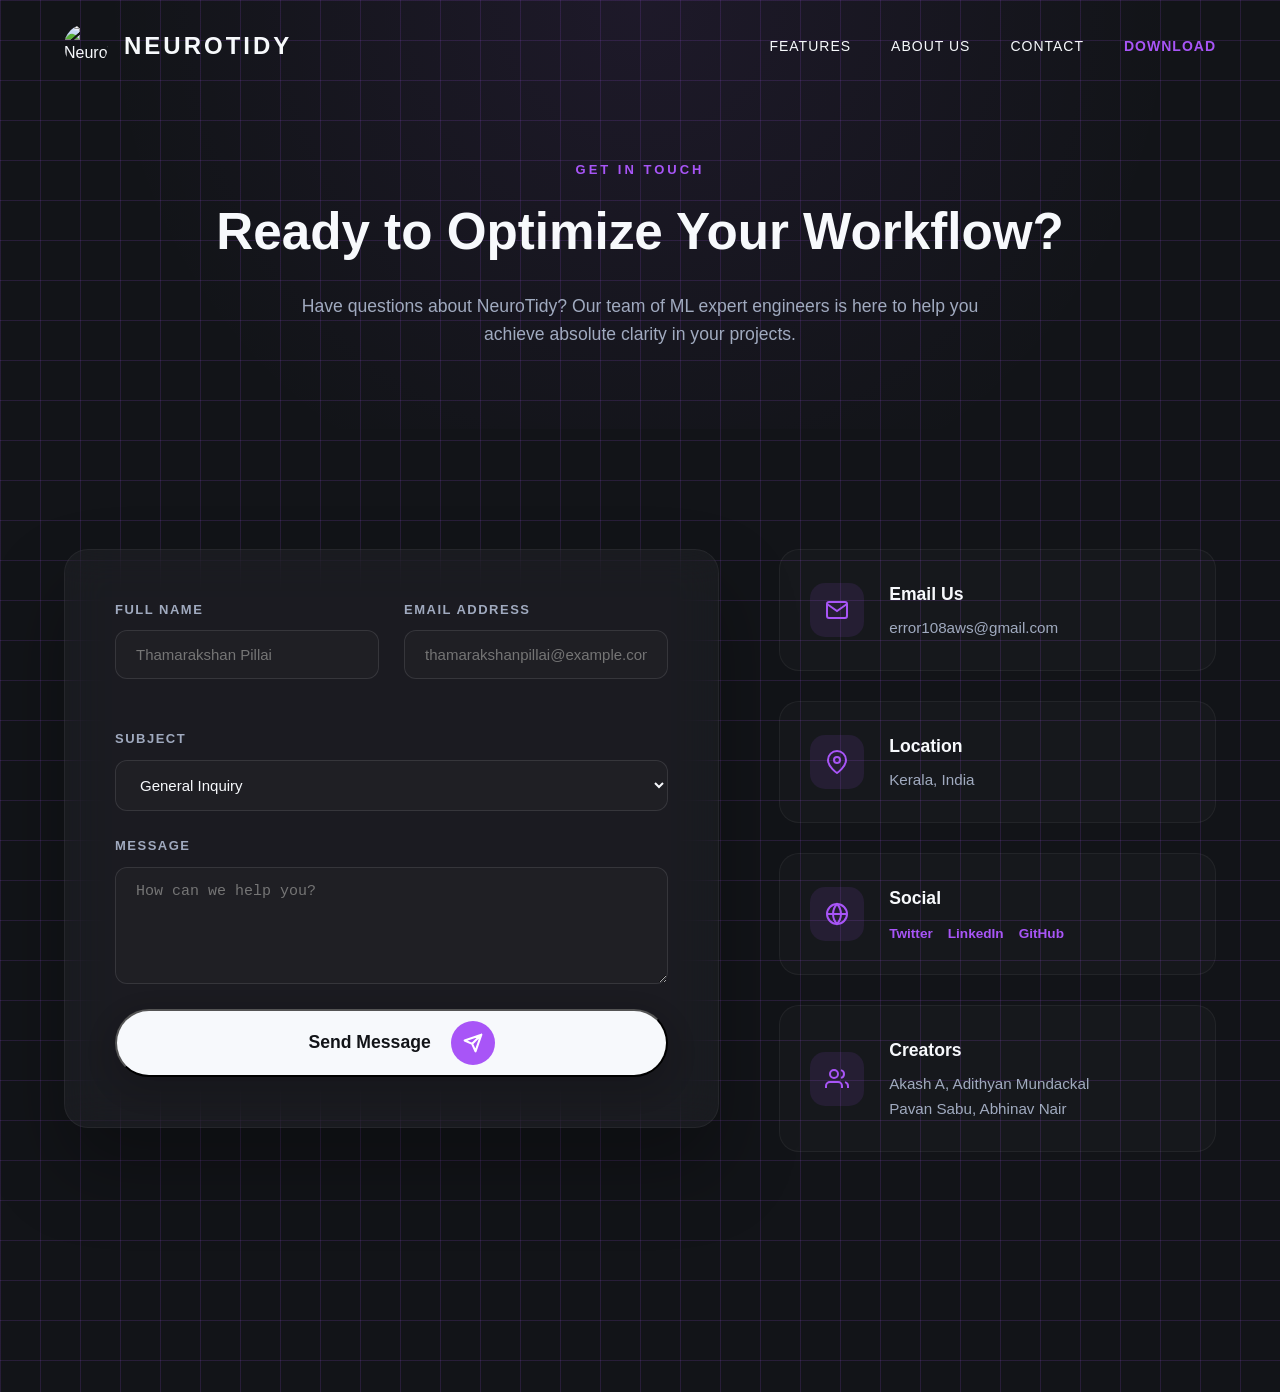
==== commit f306d9c0: "Merge branch 'main' into feature/update-hackathon-files" ====
--- a/lone-penguin-site/contact.html
+++ b/lone-penguin-site/contact.html
@@ -160,7 +160,7 @@
                         </div>
                         <div class="info-content">
                             <h4>Creators</h4>
-                            <p>Akash A, Adithyan Mundacal</p>
+                            <p>Akash A, Adithyan Mundackal</p>
                             <p>Pavan Sabu, Abhinav Nair</p>
                         </div>
                     </div>
--- a/lone-penguin-site/css/style.css
+++ b/lone-penguin-site/css/style.css
@@ -1276,4 +1276,161 @@
         grid-template-columns: 1fr;
         gap: 30px;
     }
-}+}
+/* --- Contact Page Styles --- */
+.contact-hero {
+    padding: 160px 0 80px;
+    background: radial-gradient(circle at top center, rgba(168, 85, 247, 0.08) 0%, transparent 70%);
+    text-align: center;
+}
+
+.contact-grid {
+    display: grid;
+    grid-template-columns: 1.5fr 1fr;
+    gap: 60px;
+    padding-bottom: 120px;
+    align-items: start;
+}
+
+.contact-form-card {
+    background: rgba(255, 255, 255, 0.03);
+    backdrop-filter: blur(20px);
+    -webkit-backdrop-filter: blur(20px);
+    border: 1px solid rgba(255, 255, 255, 0.05);
+    border-radius: 24px;
+    padding: 50px;
+    box-shadow: 0 40px 80px rgba(0, 0, 0, 0.3);
+}
+
+.premium-form .form-row {
+    display: grid;
+    grid-template-columns: 1fr 1fr;
+    gap: 25px;
+    margin-bottom: 25px;
+}
+
+.form-group {
+    margin-bottom: 25px;
+    display: flex;
+    flex-direction: column;
+    gap: 10px;
+}
+
+.form-group label {
+    font-size: 13px;
+    text-transform: uppercase;
+    letter-spacing: 1.5px;
+    color: var(--text-muted);
+    font-weight: 600;
+}
+
+.form-group input,
+.form-group select,
+.form-group textarea {
+    background: rgba(255, 255, 255, 0.02);
+    border: 1px solid rgba(255, 255, 255, 0.1);
+    border-radius: 12px;
+    padding: 15px 20px;
+    color: var(--text-light);
+    font-size: 15px;
+    transition: var(--transition-smooth);
+    outline: none;
+    width: 100%;
+}
+
+.form-group input:focus,
+.form-group select:focus,
+.form-group textarea:focus {
+    background: rgba(168, 85, 247, 0.05);
+    border-color: var(--accent-color);
+    box-shadow: 0 0 20px rgba(168, 85, 247, 0.1);
+}
+
+.contact-info-column {
+    display: flex;
+    flex-direction: column;
+    gap: 30px;
+}
+
+.info-card {
+    background: rgba(255, 255, 255, 0.02);
+    border: 1px solid rgba(255, 255, 255, 0.05);
+    padding: 30px;
+    border-radius: 20px;
+    display: flex;
+    gap: 25px;
+    align-items: center;
+    transition: var(--transition-smooth);
+}
+
+.info-card:hover {
+    background: rgba(255, 255, 255, 0.04);
+    transform: translateX(10px);
+    border-color: var(--accent-color);
+}
+
+.info-icon {
+    width: 54px;
+    height: 54px;
+    background: rgba(168, 85, 247, 0.1);
+    color: var(--accent-color);
+    border-radius: 15px;
+    display: flex;
+    align-items: center;
+    justify-content: center;
+    flex-shrink: 0;
+}
+
+.info-content h4 {
+    font-size: 1.1rem;
+    margin-bottom: 8px;
+    color: var(--text-light);
+}
+
+.info-content p {
+    color: var(--text-muted);
+    font-size: 0.95rem;
+}
+
+.social-links {
+    display: flex;
+    gap: 15px;
+    margin-top: 10px;
+}
+
+.social-link {
+    font-size: 0.85rem;
+    color: var(--accent-color);
+    font-weight: 600;
+}
+
+.form-status {
+    margin-top: 20px;
+    padding: 15px;
+    border-radius: 10px;
+    font-size: 14px;
+    display: none;
+}
+
+.form-status.success {
+    display: block;
+    background: rgba(39, 201, 63, 0.1);
+    color: #27c93f;
+    border: 1px solid rgba(39, 201, 63, 0.2);
+}
+
+@media screen and (max-width: 1100px) {
+    .contact-grid {
+        grid-template-columns: 1fr;
+    }
+}
+
+@media screen and (max-width: 600px) {
+    .premium-form .form-row {
+        grid-template-columns: 1fr;
+    }
+    .contact-form-card {
+        padding: 30px;
+    }
+}
+
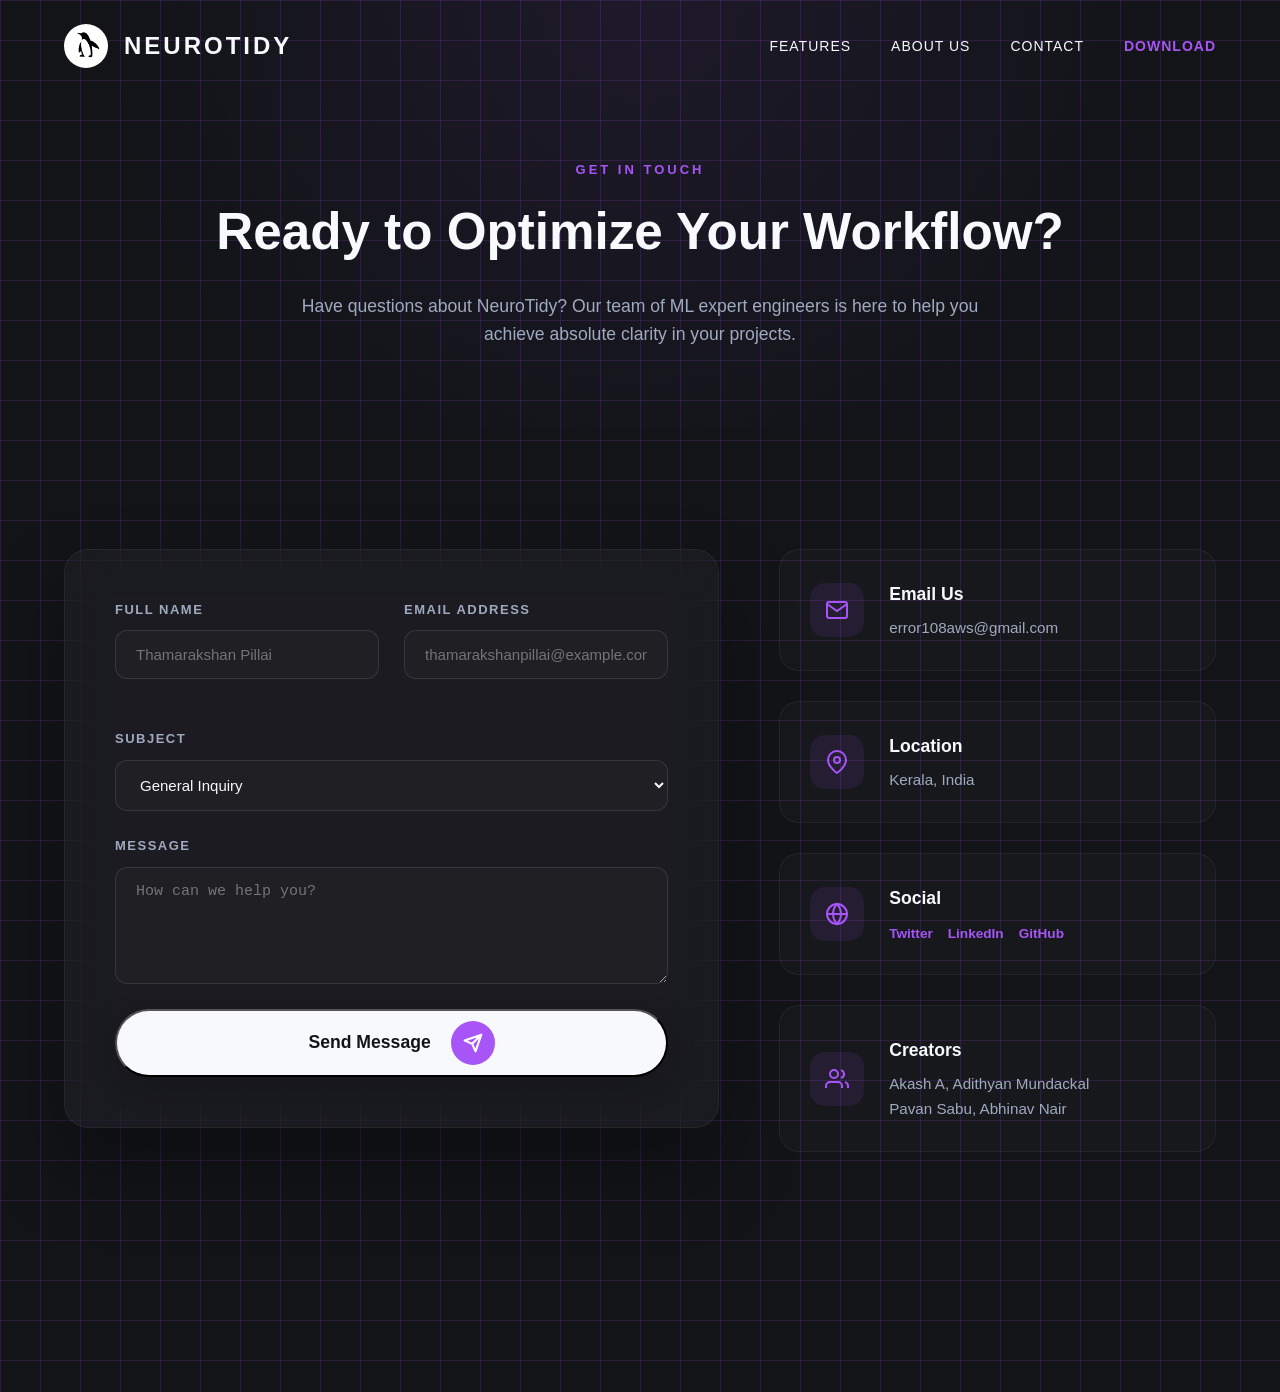
==== commit e2890624: "Optimize SEO structure across pages" ====
--- a/lone-penguin-site/contact.html
+++ b/lone-penguin-site/contact.html
@@ -5,6 +5,33 @@
     <meta charset="UTF-8">
     <meta name="viewport" content="width=device-width, initial-scale=1.0">
     <title>Contact Us - NeuroTidy</title>
+    <meta name="description"
+        content="Get in touch with the NeuroTidy team. We're here to help you optimize your deep learning workflow and answer any questions about our AI debugger.">
+    <meta name="keywords" content="contact NeuroTidy, NeuroTidy support, AI debugger help, deep learning tools">
+    <meta name="author" content="NeuroTidy">
+    <meta name="robots" content="index, follow">
+    <link rel="canonical" href="https://neurotidy.com/contact.html">
+
+    <!-- Open Graph / Facebook -->
+    <meta property="og:type" content="website">
+    <meta property="og:url" content="https://neurotidy.com/contact.html">
+    <meta property="og:title" content="Contact Us - NeuroTidy">
+    <meta property="og:description"
+        content="Get in touch with the NeuroTidy team. We're here to help you optimize your deep learning workflow.">
+    <meta property="og:image" content="https://neurotidy.com/assets/og-image.png">
+    <meta property="og:site_name" content="NeuroTidy">
+
+    <!-- Twitter Card -->
+    <meta name="twitter:card" content="summary_large_image">
+    <meta name="twitter:url" content="https://neurotidy.com/contact.html">
+    <meta name="twitter:title" content="Contact Us - NeuroTidy">
+    <meta name="twitter:description"
+        content="Get in touch with the NeuroTidy team to learn more about our AI Deep Learning Debugger.">
+    <meta name="twitter:image" content="https://neurotidy.com/assets/og-image.png">
+
+    <!-- Favicon -->
+    <link rel="icon" type="image/png" href="assets/image.png">
+    <link rel="apple-touch-icon" href="assets/image.png">
     <!-- Google Fonts for typography -->
     <link rel="preconnect" href="https://fonts.googleapis.com">
     <link rel="preconnect" href="https://fonts.gstatic.com" crossorigin>
@@ -19,7 +46,7 @@
     <nav class="navbar scrolled">
         <div class="nav-container">
             <a href="index.html" class="brand-logo">
-                <img src="../assets/image.png" alt="NeuroTidy Logo" class="brand-img-round">
+                <img src="assets/image.png" alt="NeuroTidy Logo" class="brand-img-round">
                 <span class="brand-text">NeuroTidy</span>
             </a>
 
@@ -172,4 +199,4 @@
     <script src="js/main.js?v=premium"></script>
 </body>
 
-</html>
+</html>
